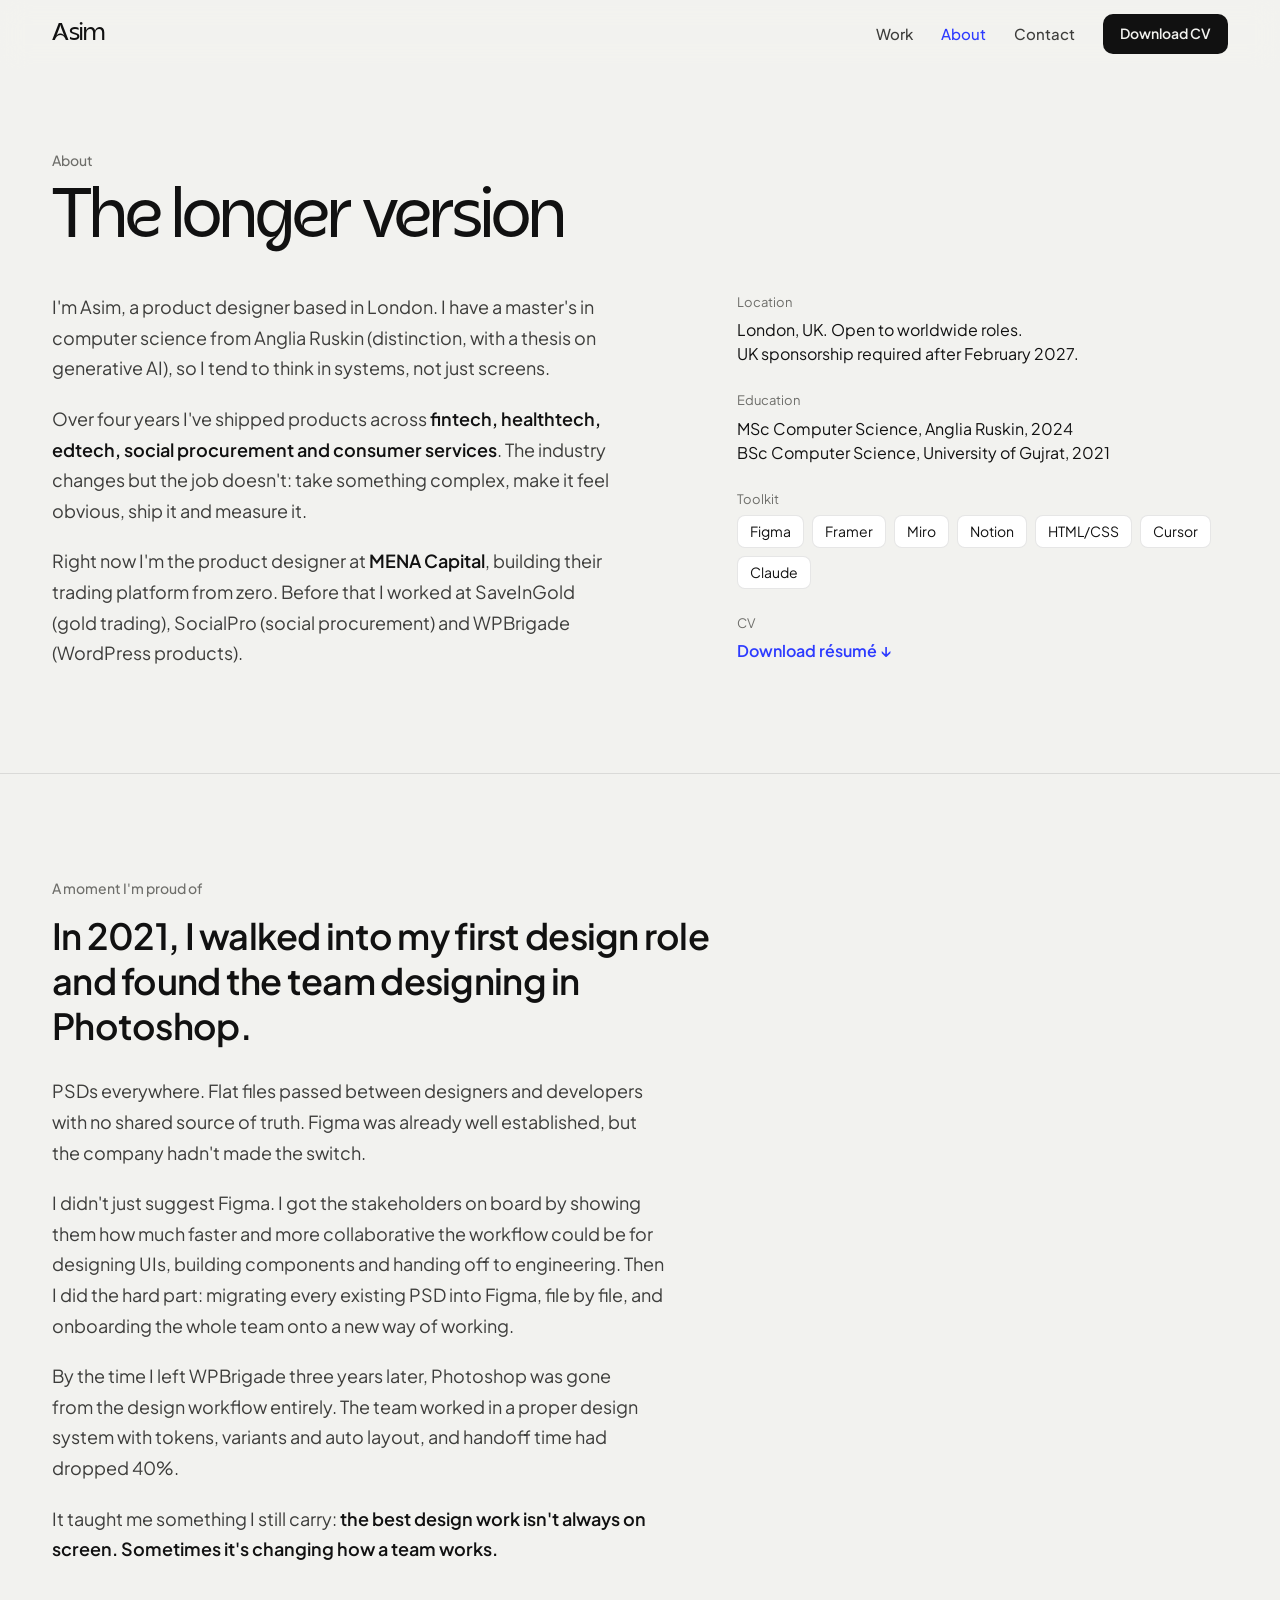
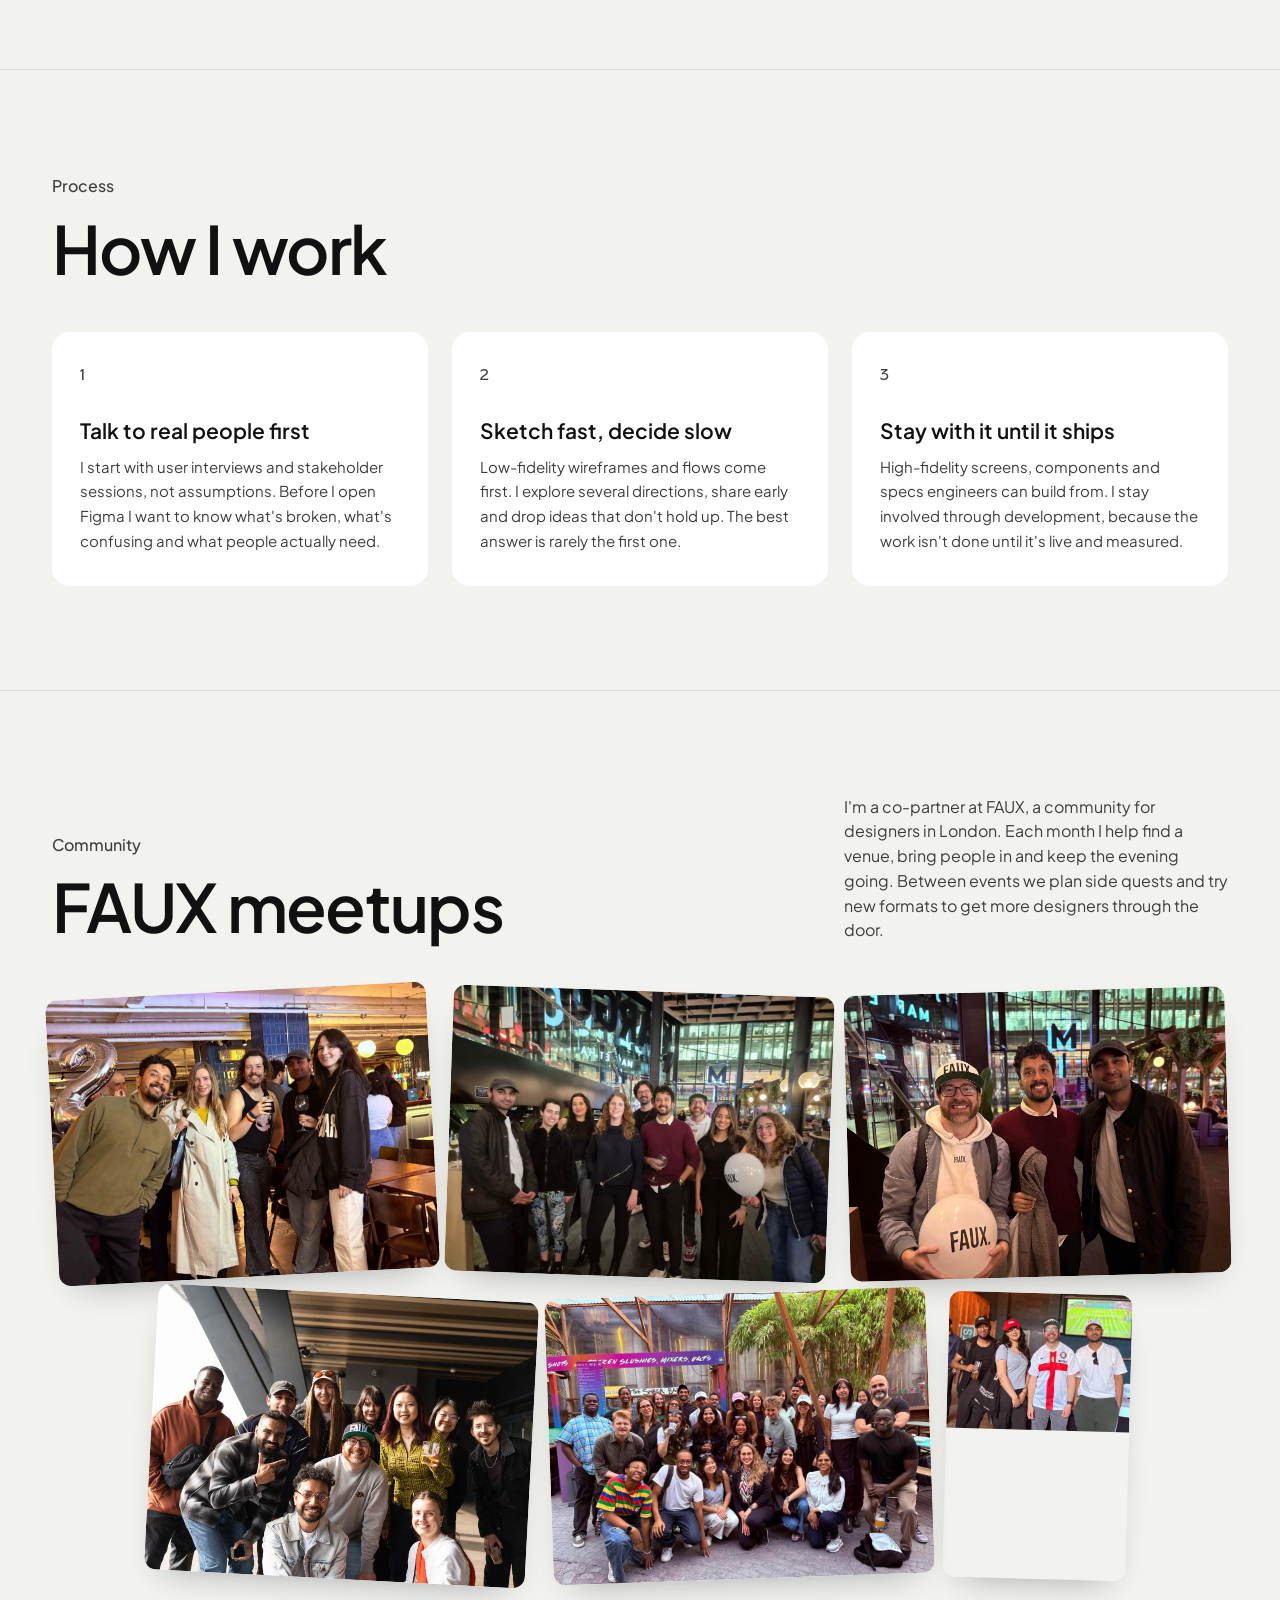
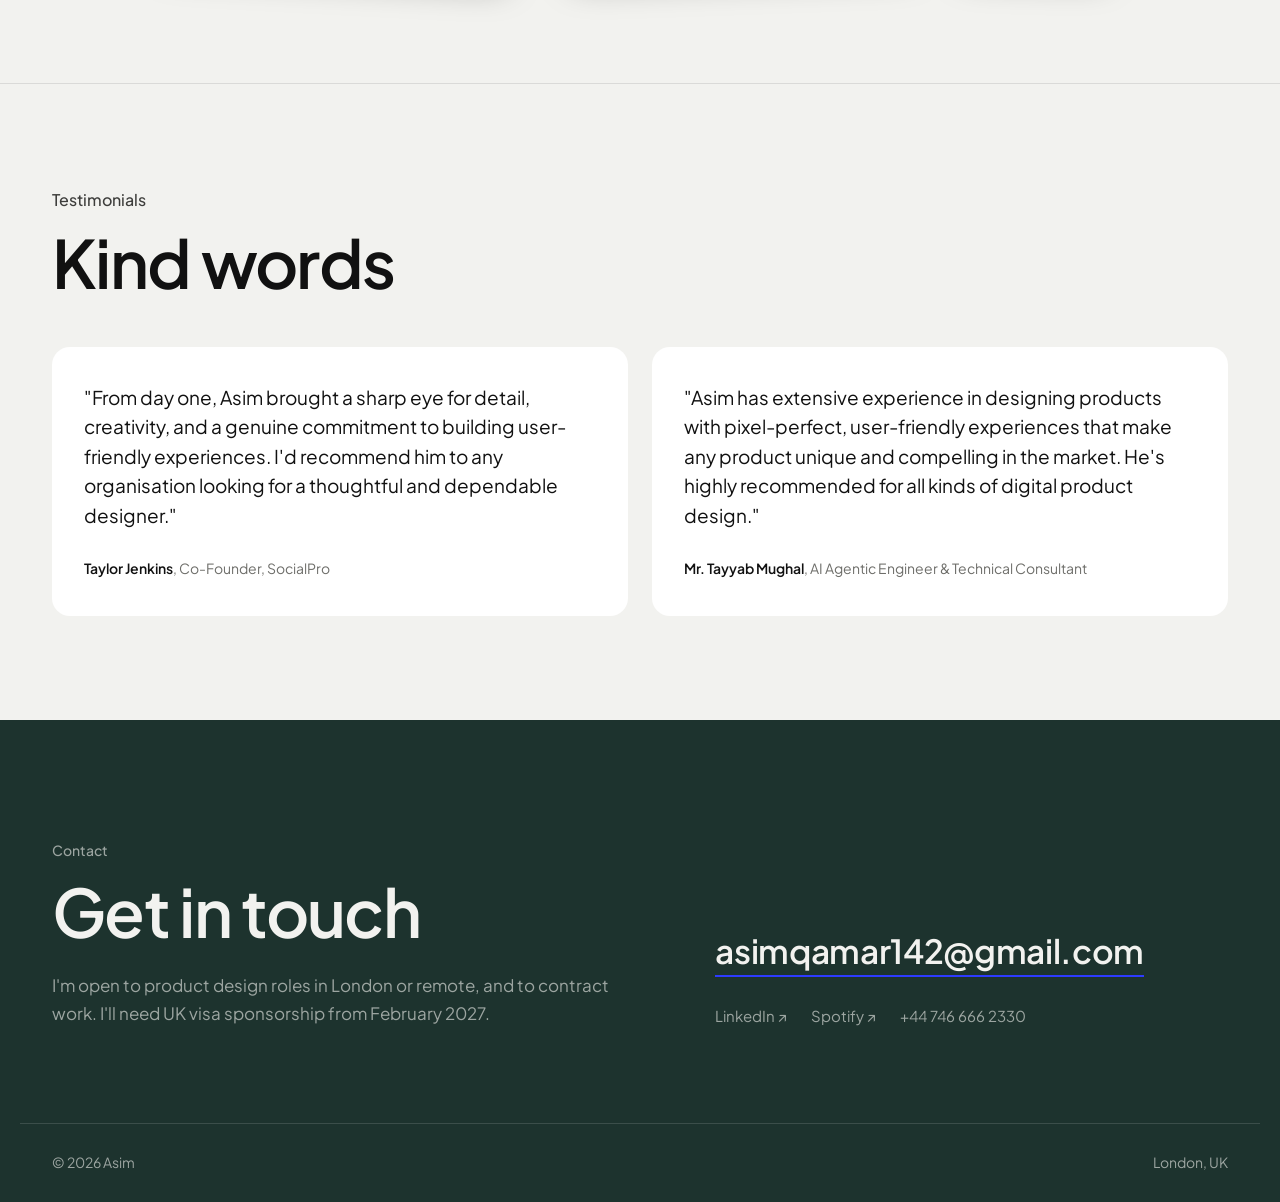
==== about.html @ 5a194e98 "Redesign portfolio: new homepage, About page and SaveInGold case study New hero and About page, shar" ====
<!DOCTYPE html>
<html lang="en">
<head>
<!-- Google tag (gtag.js) -->
<script async src="https://www.googletagmanager.com/gtag/js?id=G-JJ8R116C7H"></script>
<script>
  window.dataLayer = window.dataLayer || [];
  function gtag(){dataLayer.push(arguments);}
  gtag("js", new Date());
  gtag("config", "G-JJ8R116C7H");
</script>
<meta charset="UTF-8">
<meta name="viewport" content="width=device-width, initial-scale=1.0">
<title>About Asim</title>
<meta name="description" content="Product designer in London. Background, how I work, and the design community I help run.">
<meta property="og:title" content="About Asim">
<meta property="og:description" content="Product designer in London. Background, how I work, and the design community I help run.">
<meta property="og:type" content="website">
<meta property="og:url" content="https://masim.design/about">
<meta property="og:image" content="https://masim.design/images/og-image.png">
<meta name="twitter:card" content="summary_large_image">
<link rel="icon" type="image/png" href="images/favicon.png">
<link rel="preconnect" href="https://fonts.googleapis.com">
<link rel="preconnect" href="https://fonts.gstatic.com" crossorigin>
<link href="https://fonts.googleapis.com/css2?family=Plus+Jakarta+Sans:wght@400;500;600;700&display=swap" rel="stylesheet">
<link rel="stylesheet" href="site.css?v=11">
</head>
<body>

<nav class="top">
  <div class="wrap">
    <a href="/" class="logo">Asim</a>
    <div class="links">
      <a href="/#work">Work</a>
      <a href="about.html" aria-current="page">About</a>
      <a href="#contact">Contact</a>
      <a href="assets/Asim_CV.pdf" download class="btn btn-dark">Download CV</a>
    </div>
  </div>
</nav>

<main>
  <div class="wrap page-head">
    <p class="kicker">About</p>
    <h1 class="title">The longer version</h1>
  </div>

  <div class="wrap about-grid">
    <div class="prose reveal">
      <p>I'm Asim, a product designer based in London. I have a master's in computer science from Anglia Ruskin (distinction, with a thesis on generative AI), so I tend to think in systems, not just screens.</p>
      <p>Over four years I've shipped products across <strong>fintech, healthtech, edtech, social procurement and consumer services</strong>. The industry changes but the job doesn't: take something complex, make it feel obvious, ship it and measure it.</p>
      <p>Right now I'm the product designer at <strong>MENA Capital</strong>, building their trading platform from zero. Before that I worked at SaveInGold (gold trading), SocialPro (social procurement) and WPBrigade (WordPress products).</p>
    </div>
    <dl class="facts reveal">
      <div><dt>Location</dt><dd>London, UK. Open to worldwide roles.<br>UK sponsorship required after February 2027.</dd></div>
      <div><dt>Education</dt><dd>MSc Computer Science, Anglia Ruskin, 2024<br>BSc Computer Science, University of Gujrat, 2021</dd></div>
      <div>
        <dt>Toolkit</dt>
        <dd class="chips"><span>Figma</span><span>Framer</span><span>Miro</span><span>Notion</span><span>HTML/CSS</span><span>Cursor</span><span>Claude</span></dd>
      </div>
      <div><dt>CV</dt><dd><a href="assets/Asim_CV.pdf" download>Download résumé ↓</a></dd></div>
    </dl>
  </div>

  <section class="band">
    <div class="wrap">
      <div class="story">
        <p class="kicker reveal">A moment I'm proud of</p>
        <h2 class="reveal">In 2021, I walked into my first design role and found the team designing in Photoshop.</h2>
        <div class="prose reveal">
          <p>PSDs everywhere. Flat files passed between designers and developers with no shared source of truth. Figma was already well established, but the company hadn't made the switch.</p>
          <p>I didn't just suggest Figma. I got the stakeholders on board by showing them how much faster and more collaborative the workflow could be for designing UIs, building components and handing off to engineering. Then I did the hard part: migrating every existing PSD into Figma, file by file, and onboarding the whole team onto a new way of working.</p>
          <p>By the time I left WPBrigade three years later, Photoshop was gone from the design workflow entirely. The team worked in a proper design system with tokens, variants and auto layout, and handoff time had dropped 40%.</p>
          <p>It taught me something I still carry: <strong>the best design work isn't always on screen. Sometimes it's changing how a team works.</strong></p>
        </div>
      </div>
    </div>
  </section>

  <section class="band">
    <div class="wrap">
      <div class="section-head">
        <div>
          <p class="kicker reveal">Process</p>
          <h2 class="title reveal">How I work</h2>
        </div>
      </div>
      <div class="steps">
        <div class="step reveal">
          <p class="step-num">1</p>
          <h3>Talk to real people first</h3>
          <p>I start with user interviews and stakeholder sessions, not assumptions. Before I open Figma I want to know what's broken, what's confusing and what people actually need.</p>
        </div>
        <div class="step reveal">
          <p class="step-num">2</p>
          <h3>Sketch fast, decide slow</h3>
          <p>Low-fidelity wireframes and flows come first. I explore several directions, share early and drop ideas that don't hold up. The best answer is rarely the first one.</p>
        </div>
        <div class="step reveal">
          <p class="step-num">3</p>
          <h3>Stay with it until it ships</h3>
          <p>High-fidelity screens, components and specs engineers can build from. I stay involved through development, because the work isn't done until it's live and measured.</p>
        </div>
      </div>
    </div>
  </section>

  <section class="band" id="community">
    <div class="wrap">
      <div class="section-head">
        <div>
          <p class="kicker reveal">Community</p>
          <h2 class="title reveal">FAUX meetups</h2>
        </div>
        <p class="reveal">I'm a co-partner at FAUX, a community for designers in London. Each month I help find a venue, bring people in and keep the evening going. Between events we plan side quests and try new formats to get more designers through the door.</p>
      </div>
      <div class="collage reveal">
        <figure style="grid-area: a; transform: rotate(-3deg);"><img src="images/faux-1.jpg" alt="FAUX community meetup" loading="lazy"></figure>
        <figure style="grid-area: b; transform: rotate(2deg);"><img src="images/faux2.jpg" alt="FAUX community group photo" loading="lazy"></figure>
        <figure style="grid-area: c; transform: rotate(-1.5deg);"><img src="images/faux3.jpg" alt="FAUX members at an event" loading="lazy"></figure>
        <figure style="grid-area: d; transform: rotate(3deg);"><img src="images/faux7.jpg" alt="FAUX community dinner" loading="lazy"></figure>
        <figure style="grid-area: e; transform: rotate(-2deg);"><img src="images/faux5.jpg" alt="FAUX community event" loading="lazy"></figure>
        <figure style="grid-area: f; transform: rotate(1.5deg);"><img src="images/faux6.jpg" alt="FAUX community gathering" loading="lazy"></figure>
      </div>
    </div>
  </section>

  <section class="band">
    <div class="wrap">
      <div class="section-head">
        <div>
          <p class="kicker reveal">Testimonials</p>
          <h2 class="title reveal">Kind words</h2>
        </div>
      </div>
      <div class="quotes">
        <figure class="quote reveal">
          <blockquote>"From day one, Asim brought a sharp eye for detail, creativity, and a genuine commitment to building user-friendly experiences. I'd recommend him to any organisation looking for a thoughtful and dependable designer."</blockquote>
          <cite><strong>Taylor Jenkins</strong>, Co-Founder, SocialPro</cite>
        </figure>
        <figure class="quote reveal">
          <blockquote>"Asim has extensive experience in designing products with pixel-perfect, user-friendly experiences that make any product unique and compelling in the market. He's highly recommended for all kinds of digital product design."</blockquote>
          <cite><strong>Mr. Tayyab Mughal</strong>, AI Agentic Engineer &amp; Technical Consultant</cite>
        </figure>
      </div>
    </div>
  </section>
</main>

<section class="contact" id="contact">
  <div class="wrap contact-grid">
    <div>
      <p class="kicker reveal">Contact</p>
      <h2 class="title reveal">Get in touch</h2>
      <p class="contact-sub reveal">I'm open to product design roles in London or remote, and to contract work. I'll need UK visa sponsorship from February 2027.</p>
    </div>
    <div class="reveal">
      <a href="mailto:asimqamar142@gmail.com" class="contact-email">asimqamar142@gmail.com</a>
      <div class="contact-links">
        <a href="https://www.linkedin.com/in/asim-qamar-javed/">LinkedIn ↗</a>
        <a href="https://open.spotify.com/user/2jjrcnjixiwjhzdzpjf8iryct?si=A2sPSEwnTZGNGMY-ojyaQA">Spotify ↗</a>
        <a href="tel:+447466662330">+44 746 666 2330</a>
      </div>
    </div>
  </div>
</section>

<footer>
  <div class="wrap">
    <span>© 2026 Asim</span>
    <span>London, UK</span>
  </div>
</footer>

<script src="site.js?v=2"></script>
</body>
</html>
---- site.css ----
@font-face {
  font-family: 'Acorn';
  src: url('fonts/acorn-7.woff') format('woff');
  font-weight: 700;
  font-style: normal;
  font-display: swap;
}

:root {
  --bg: #F2F2EF;
  --surface: #FFFFFF;
  --ink: #111111;
  --ink-2: #3D3D3B;
  --muted: #6E6E6A;
  --line: rgba(17, 17, 17, 0.1);
  --accent: #2D3BFF;
  --accent-deep: #1B27C7;
  --dark: #111111;
  --on-dark: #F2F2EF;
  --on-dark-muted: rgba(242, 242, 239, 0.6);
  --display: 'Acorn', Georgia, serif;
  --sans: 'Plus Jakarta Sans', -apple-system, system-ui, sans-serif;
  --gutter: 32px;
  --max: 1240px;
  --content: 42rem;
  --measure: 65ch;
}

* { box-sizing: border-box; margin: 0; padding: 0; }
html { scroll-behavior: smooth; }
body {
  background: var(--bg);
  color: var(--ink);
  font-family: var(--sans);
  font-size: 17px;
  line-height: 1.55;
  -webkit-font-smoothing: antialiased;
  overflow-x: hidden;
}
a { color: inherit; text-decoration: none; }
img { max-width: 100%; display: block; }
::selection { background: var(--accent); color: #fff; }

.wrap { max-width: var(--max); margin: 0 auto; padding-inline: var(--gutter); }

/* NAV */
nav.top {
  position: fixed;
  top: 0; left: 0; right: 0;
  z-index: 100;
  background: rgba(242, 242, 239, 0.85);
  backdrop-filter: blur(14px);
  -webkit-backdrop-filter: blur(14px);
  border-bottom: 1px solid transparent;
  transition: border-color 0.3s ease;
}
nav.top.scrolled { border-bottom-color: var(--line); }
nav.top .wrap {
  display: flex;
  justify-content: space-between;
  align-items: center;
  height: 68px;
}
nav.top .logo {
  font-family: var(--display);
  font-size: 24px;
  letter-spacing: -0.02em;
  line-height: 1;
}
nav.top .links { display: flex; gap: 28px; align-items: center; font-size: 15px; font-weight: 500; }
nav.top .links a:not(.btn) { color: var(--ink-2); transition: color 0.2s ease; }
nav.top .links a:not(.btn):hover,
nav.top .links a[aria-current="page"] { color: var(--accent); }
@media (max-width: 760px) {
  nav.top .links a:not(.btn) { display: none; }
}

/* BUTTONS */
.btn {
  display: inline-flex;
  align-items: center;
  gap: 10px;
  height: 46px;
  padding: 0 20px;
  border-radius: 10px;
  font-size: 15px;
  font-weight: 600;
  border: 1px solid transparent;
  transition: background 0.2s ease, color 0.2s ease, border-color 0.2s ease, transform 0.2s ease;
  white-space: nowrap;
}
.btn .arrow { transition: transform 0.2s ease; }
.btn:hover .arrow { transform: translateX(3px); }
.btn-dark { background: var(--ink); color: var(--bg); }
.btn-dark:hover { background: var(--accent); }
.btn-ghost { border-color: var(--line); color: var(--ink); background: transparent; }
.btn-ghost:hover { border-color: var(--ink); }
nav.top .btn { height: 40px; padding: 0 16px; font-size: 14px; }

/* SECTION HEADINGS */
.kicker {
  font-size: 14px;
  font-weight: 500;
  color: var(--muted);
  margin-bottom: 14px;
}
.title {
  font-family: var(--display);
  font-size: clamp(40px, 5.2vw, 68px);
  line-height: 1;
  letter-spacing: -0.03em;
  font-weight: 700;
}
.section-head {
  display: flex;
  justify-content: space-between;
  align-items: flex-end;
  gap: 32px;
  margin-bottom: 48px;
}
.section-head p { max-width: 380px; color: var(--ink-2); font-size: 16px; }
@media (max-width: 760px) {
  .section-head { flex-direction: column; align-items: flex-start; gap: 16px; }
}

/* HERO */
.hero {
  min-height: min(100vh, 960px);
  padding-block: 120px 72px;
  display: grid;
  grid-template-columns: minmax(0, 1fr) minmax(0, 1.05fr);
  gap: 56px;
  align-items: center;
}
.hero-name {
  font-family: var(--display);
  font-size: clamp(56px, 7.6vw, 116px);
  line-height: 0.95;
  letter-spacing: -0.035em;
  font-weight: 700;
}
.hero-intro {
  margin-top: 28px;
  font-size: clamp(18px, 1.5vw, 21px);
  line-height: 1.5;
  color: var(--ink-2);
  max-width: var(--measure);
}
.hero-facts {
  margin-top: 40px;
  padding-top: 28px;
  border-top: 1px solid var(--line);
  display: grid;
  grid-template-columns: repeat(2, minmax(0, 1fr));
  gap: 22px 32px;
  max-width: 560px;
}
.hero-facts dt { font-size: 13px; color: var(--muted); margin-bottom: 4px; }
.hero-facts dd { font-size: 15px; line-height: 1.45; }
.hero-actions { margin-top: 40px; display: flex; gap: 12px; flex-wrap: wrap; }

.hero-copy > * { animation: rise 0.8s cubic-bezier(0.2, 0.8, 0.2, 1) backwards; }
.hero-copy > :nth-child(2) { animation-delay: 0.08s; }
.hero-copy > :nth-child(3) { animation-delay: 0.16s; }
.hero-copy > :nth-child(4) { animation-delay: 0.24s; }

/* fanned case-study cards */
.hero-stack {
  position: relative;
  width: 100%;
  max-width: 640px;
  aspect-ratio: 1 / 1.14;
  justify-self: end;
}
.stack-card {
  position: absolute;
  width: 72%;
  background: var(--surface);
  border-radius: 18px;
  padding: 10px;
  box-shadow: 0 1px 0 rgba(17,17,17,0.04), 0 30px 60px -24px rgba(17, 17, 17, 0.35);
  transform: rotate(var(--r));
  transition: transform 0.5s cubic-bezier(0.2, 0.8, 0.2, 1), box-shadow 0.5s ease;
  animation: deal 1s cubic-bezier(0.2, 0.8, 0.2, 1) backwards;
}
.stack-card img {
  width: 100%;
  aspect-ratio: 16 / 10;
  object-fit: cover;
  border-radius: 11px;
  background: var(--dark);
}
.stack-cap { padding: 14px 8px 6px; }
.stack-card .card-company { font-size: 13px; color: var(--muted); }
.stack-card .card-title { font-size: 17px; font-weight: 600; line-height: 1.3; margin-top: 2px; }
.stack-card .card-metric { color: var(--accent); font-weight: 700; }
.stack-back { top: 0; right: 0; --r: 7deg; z-index: 1; animation-delay: 0.25s; }
.stack-front { bottom: 0; left: 0; --r: -6deg; z-index: 2; animation-delay: 0.4s; }
.hero-stack:hover .stack-back { transform: rotate(10deg) translate(18px, -14px); }
.hero-stack:hover .stack-front { transform: rotate(-8deg) translate(-18px, 14px); }
.hero-stack .stack-card:hover {
  transform: rotate(0deg) scale(1.02);
  z-index: 3;
  box-shadow: 0 1px 0 rgba(17,17,17,0.04), 0 40px 80px -28px rgba(17, 17, 17, 0.45);
}

@keyframes rise { from { opacity: 0; transform: translateY(18px); } }
@keyframes deal { from { opacity: 0; transform: translateY(80px) rotate(0deg); } }

@media (max-width: 960px) {
  .hero { grid-template-columns: 1fr; min-height: 0; padding-block: 120px 64px; gap: 64px; }
  .hero-stack { justify-self: center; }
}
@media (max-width: 520px) {
  .hero-facts { grid-template-columns: 1fr; }
  .stack-card { width: 84%; padding: 8px; }
  .stack-card .card-title { font-size: 15px; }
}

/* CASE STUDIES */
section.work { padding-block: 112px; }
.work-grid { display: grid; grid-template-columns: repeat(2, minmax(0, 1fr)); gap: 24px; }
.case {
  background: var(--surface);
  border-radius: 20px;
  padding: 10px;
  display: flex;
  flex-direction: column;
  transition: transform 0.4s cubic-bezier(0.2, 0.8, 0.2, 1), box-shadow 0.4s ease;
}
.case:hover { transform: translateY(-4px); box-shadow: 0 30px 60px -30px rgba(17, 17, 17, 0.3); }
.case-media { border-radius: 13px; overflow: hidden; background: var(--dark); }
.case-media img {
  width: 100%;
  aspect-ratio: 16 / 10;
  object-fit: cover;
  transition: transform 0.6s cubic-bezier(0.2, 0.8, 0.2, 1);
}
.case:hover .case-media img { transform: scale(1.03); }
.case-body { padding: 22px 14px 14px; display: flex; flex-direction: column; flex: 1; }
.case-top { display: flex; justify-content: space-between; gap: 16px; font-size: 14px; color: var(--muted); }
.case-metric { color: var(--accent); font-weight: 600; text-align: right; }
.case-title {
  font-size: clamp(21px, 2vw, 26px);
  font-weight: 600;
  line-height: 1.25;
  letter-spacing: -0.015em;
  margin-top: 10px;
}
.case-hook { font-size: 15px; color: var(--ink-2); line-height: 1.6; margin-top: 10px; flex: 1; }
.case-foot {
  display: flex;
  justify-content: space-between;
  align-items: center;
  margin-top: 22px;
  padding-top: 16px;
  border-top: 1px solid var(--line);
  font-size: 13px;
  color: var(--muted);
}
.case-foot .go { font-size: 14px; font-weight: 600; color: var(--ink); transition: color 0.2s ease; }
.case:hover .case-foot .go { color: var(--accent); }

.case--feature { grid-column: 1 / -1; display: grid; grid-template-columns: 1.35fr 1fr; gap: 10px; }
.case--feature .case-body { padding: 28px 28px 18px; justify-content: center; }
.case--feature .case-title { font-size: clamp(26px, 2.6vw, 34px); }
.case--feature .case-media img { height: 100%; }

@media (max-width: 900px) {
  .work-grid { grid-template-columns: 1fr; }
  .case--feature { grid-template-columns: 1fr; }
  .case--feature .case-body { padding: 22px 14px 14px; }
}

/* VISUAL WORK MARQUEE */
section.showcase { padding-block: 40px 112px; overflow: hidden; }
.text-link { font-size: 15px; font-weight: 600; border-bottom: 1.5px solid currentColor; padding-bottom: 2px; transition: color 0.2s ease; white-space: nowrap; }
.text-link:hover { color: var(--accent); }
.showcase-track-wrap {
  overflow: hidden;
  mask-image: linear-gradient(90deg, transparent, #000 4%, #000 96%, transparent);
  -webkit-mask-image: linear-gradient(90deg, transparent, #000 4%, #000 96%, transparent);
}
.showcase-track { display: flex; gap: 20px; width: max-content; animation: slide 40s linear infinite; }
.showcase-track:hover { animation-play-state: paused; }
.showcase-card { flex-shrink: 0; width: 400px; border-radius: 14px; overflow: hidden; background: var(--dark); }
.showcase-card img { width: 100%; aspect-ratio: 4 / 3; object-fit: cover; }
@keyframes slide { to { transform: translateX(-50%); } }
@media (max-width: 760px) { .showcase-card { width: 290px; } }

/* CONTACT + FOOTER */
section.contact { background: var(--dark); color: var(--on-dark); padding-block: 120px 96px; }
section.contact .kicker { color: var(--on-dark-muted); }
.contact-grid { display: grid; grid-template-columns: 1.2fr 1fr; gap: 48px; align-items: end; }
.contact-sub { color: var(--on-dark-muted); font-size: 17px; margin-top: 24px; max-width: var(--measure); line-height: 1.65; }
.contact-email {
  font-size: clamp(22px, 2.6vw, 34px);
  font-weight: 600;
  letter-spacing: -0.01em;
  border-bottom: 2px solid var(--accent);
  padding-bottom: 4px;
  transition: color 0.2s ease;
  word-break: break-all;
}
.contact-email:hover { color: #8F98FF; }
.contact-links { display: flex; gap: 24px; flex-wrap: wrap; margin-top: 28px; font-size: 15px; color: var(--on-dark-muted); }
.contact-links a:hover { color: var(--on-dark); }
footer { background: var(--dark); color: var(--on-dark-muted); font-size: 14px; }
footer .wrap {
  display: flex;
  justify-content: space-between;
  gap: 16px;
  padding-block: 28px;
  border-top: 1px solid rgba(242, 242, 239, 0.12);
}
@media (max-width: 760px) {
  .contact-grid { grid-template-columns: 1fr; }
}

/* ABOUT PAGE */
.page-head { padding-block: 150px 40px; }
.about-grid { display: grid; grid-template-columns: 1.25fr 1fr; gap: 72px; padding-bottom: 104px; }
.prose { max-width: var(--measure); }
.prose p { font-size: 18px; line-height: 1.7; color: var(--ink-2); overflow-wrap: break-word; text-wrap: pretty; }
.prose p + p { margin-top: 20px; }
.prose strong { color: var(--ink); font-weight: 600; }
.facts { display: flex; flex-direction: column; gap: 24px; }
.facts dt { font-size: 13px; color: var(--muted); margin-bottom: 6px; }
.facts dd { font-size: 16px; line-height: 1.5; }
.facts dd a { color: var(--accent); font-weight: 600; }
.chips { display: flex; flex-wrap: wrap; gap: 8px; }
.chips span { font-size: 14px; padding: 5px 12px; border-radius: 8px; background: var(--surface); border: 1px solid var(--line); }

.band { padding-block: 104px; border-top: 1px solid var(--line); }
.story { max-width: var(--content); }
.story h2 { font-size: clamp(26px, 3vw, 36px); font-weight: 600; line-height: 1.25; letter-spacing: -0.02em; margin-bottom: 28px; }

.steps { display: grid; grid-template-columns: repeat(3, minmax(0, 1fr)); gap: 24px; }
.step { background: var(--surface); border-radius: 18px; padding: 32px 28px; }
.step-num { font-family: var(--display); font-size: 40px; color: var(--accent); line-height: 1; margin-bottom: 28px; }
.step h3 { font-size: 21px; font-weight: 600; line-height: 1.3; margin-bottom: 10px; }
.step p { font-size: 15px; color: var(--ink-2); line-height: 1.65; }

.collage {
  display: grid;
  grid-template-columns: repeat(12, 1fr);
  grid-template-areas:
    "a a a a b b b b c c c c"
    ". d d d d e e e e f f .";
  gap: 16px;
  margin-top: 48px;
}
.collage figure { border-radius: 12px; overflow: hidden; box-shadow: 0 16px 36px -20px rgba(17,17,17,0.4); transition: transform 0.4s ease; }
.collage figure:hover { transform: rotate(0deg) scale(1.03) !important; position: relative; z-index: 2; }
.collage img { width: 100%; aspect-ratio: 4 / 3; object-fit: cover; }

.quotes { display: grid; grid-template-columns: repeat(2, minmax(0, 1fr)); gap: 24px; }
.quote { background: var(--surface); border-radius: 18px; padding: 36px 32px; display: flex; flex-direction: column; justify-content: space-between; gap: 28px; }
.quote blockquote { font-size: 19px; line-height: 1.55; }
.quote cite { font-style: normal; font-size: 14px; color: var(--muted); }
.quote cite strong { color: var(--ink); font-weight: 600; }

@media (max-width: 900px) {
  .about-grid, .steps, .quotes { grid-template-columns: 1fr; gap: 40px; }
  .steps, .quotes { gap: 20px; }
  .collage { grid-template-columns: 1fr 1fr; grid-template-areas: "a b" "c d" "e f"; }
}

/* GALLERY PAGE */
.masonry { columns: 3; column-gap: 20px; padding-bottom: 112px; }
.masonry figure { break-inside: avoid; margin-bottom: 20px; border-radius: 14px; overflow: hidden; background: var(--surface); padding: 8px; }
.masonry img { border-radius: 9px; width: 100%; }
.masonry figcaption { display: flex; justify-content: space-between; gap: 12px; padding: 12px 6px 4px; font-size: 14px; }
.masonry figcaption span { color: var(--muted); }
@media (max-width: 900px) { .masonry { columns: 2; } }
@media (max-width: 560px) { .masonry { columns: 1; } }

/* SCROLL REVEAL */
.reveal { opacity: 0; transform: translateY(20px); transition: opacity 0.7s ease, transform 0.7s ease; }
.reveal.visible { opacity: 1; transform: none; }

@media (prefers-reduced-motion: reduce) {
  *, *::before, *::after { animation: none !important; transition: none !important; }
  .reveal { opacity: 1; transform: none; }
  html { scroll-behavior: auto; }
}

/* HOME HERO: green band */
.hero-band { --green: #1D332E; --on-green: #F5F1E8; --on-green-muted: rgba(245, 241, 232, 0.68); background: var(--green); color: var(--on-green); }
.hero-band .hero-name { color: var(--on-green); }
.hero-band .hero-intro { color: var(--on-green-muted); }
.hero-band .hero-facts { border-top-color: rgba(245, 241, 232, 0.16); }
.hero-band .hero-facts dt { color: var(--on-green-muted); }
.hero-band .hero-facts dd { color: var(--on-green); }
.hero-band .btn-dark { background: var(--on-green); color: var(--green); }
.hero-band .btn-dark:hover { background: #fff; }
.hero-band .btn-ghost { border-color: rgba(245, 241, 232, 0.3); color: var(--on-green); }
.hero-band .btn-ghost:hover { border-color: var(--on-green); }
body.home nav.top { transition: background 0.3s ease, border-color 0.3s ease; }
body.home nav.top:not(.scrolled) { background: #1D332E; }
body.home nav.top:not(.scrolled) .logo { color: #F5F1E8; }
body.home nav.top:not(.scrolled) .links a:not(.btn) { color: rgba(245, 241, 232, 0.75); }
body.home nav.top:not(.scrolled) .links a:not(.btn):hover { color: #F5F1E8; }
body.home nav.top:not(.scrolled) .btn-dark { background: #F5F1E8; color: #1D332E; }
.hero-band .stack-card { color: var(--ink); }

/* HOME TESTIMONIALS */
section.testimonials { padding-block: 24px 112px; }
.quotes--three { grid-template-columns: repeat(3, minmax(0, 1fr)); }
.quotes--three .quote blockquote { font-size: 17px; }
@media (max-width: 900px) { .quotes--three { grid-template-columns: 1fr; } }

/* READABILITY: keep running text near 65 characters */
.prose p, .quote blockquote, .case-hook, .hero-intro, .contact-sub { max-width: 34em; }
.story { max-width: 680px; }
.section-head p { max-width: 24em; }

.case-media video { display: block; width: 100%; height: 100%; aspect-ratio: 16 / 10; object-fit: cover; }

/* DARK SECTIONS: green */
section.contact, footer { background: #1D332E; }
footer .wrap { border-top-color: rgba(242, 242, 239, 0.14); }

/* SECTION HEADINGS: Plus Jakarta Sans (Acorn stays on logo, hero and footer) */
h2.title { font-family: var(--sans); font-weight: 600; letter-spacing: -0.025em; line-height: 1.08; }
.stack-card video { display: block; width: 100%; aspect-ratio: 16 / 10; object-fit: cover; border-radius: 11px; background: var(--dark); }
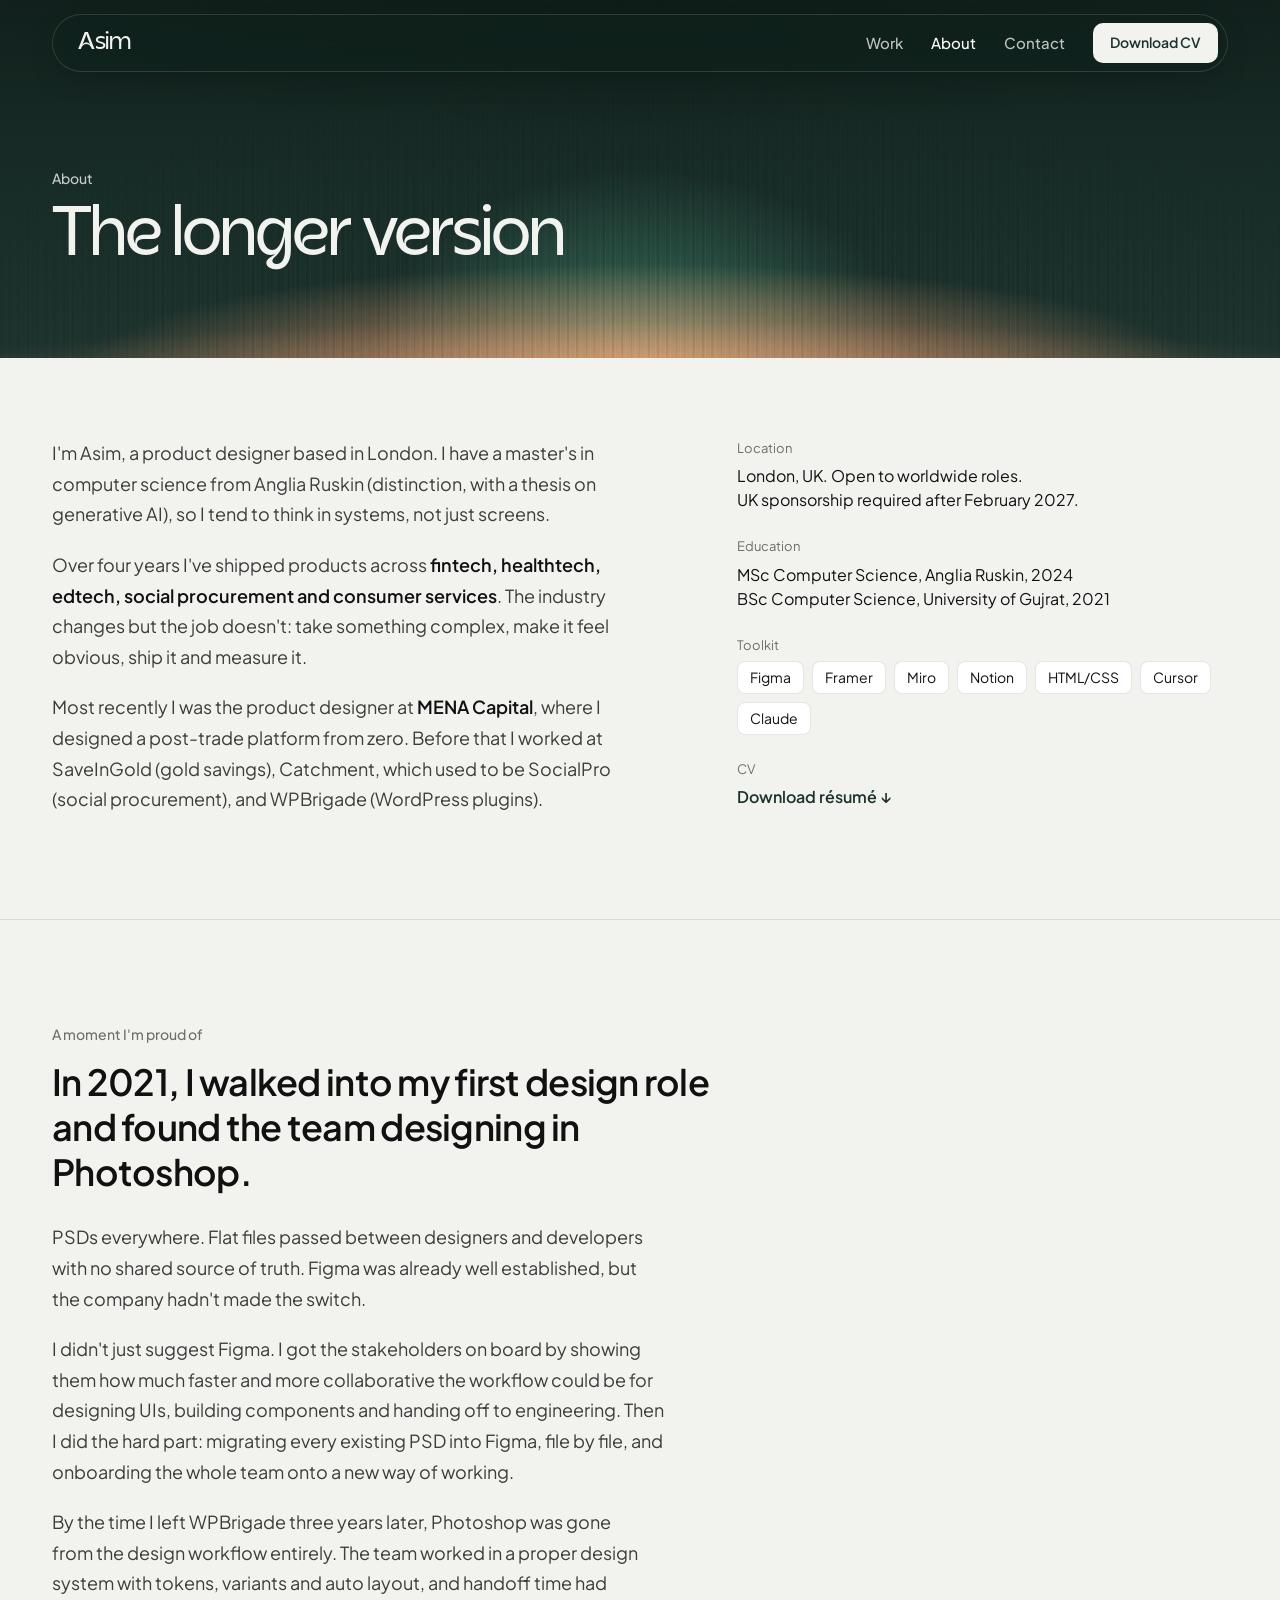
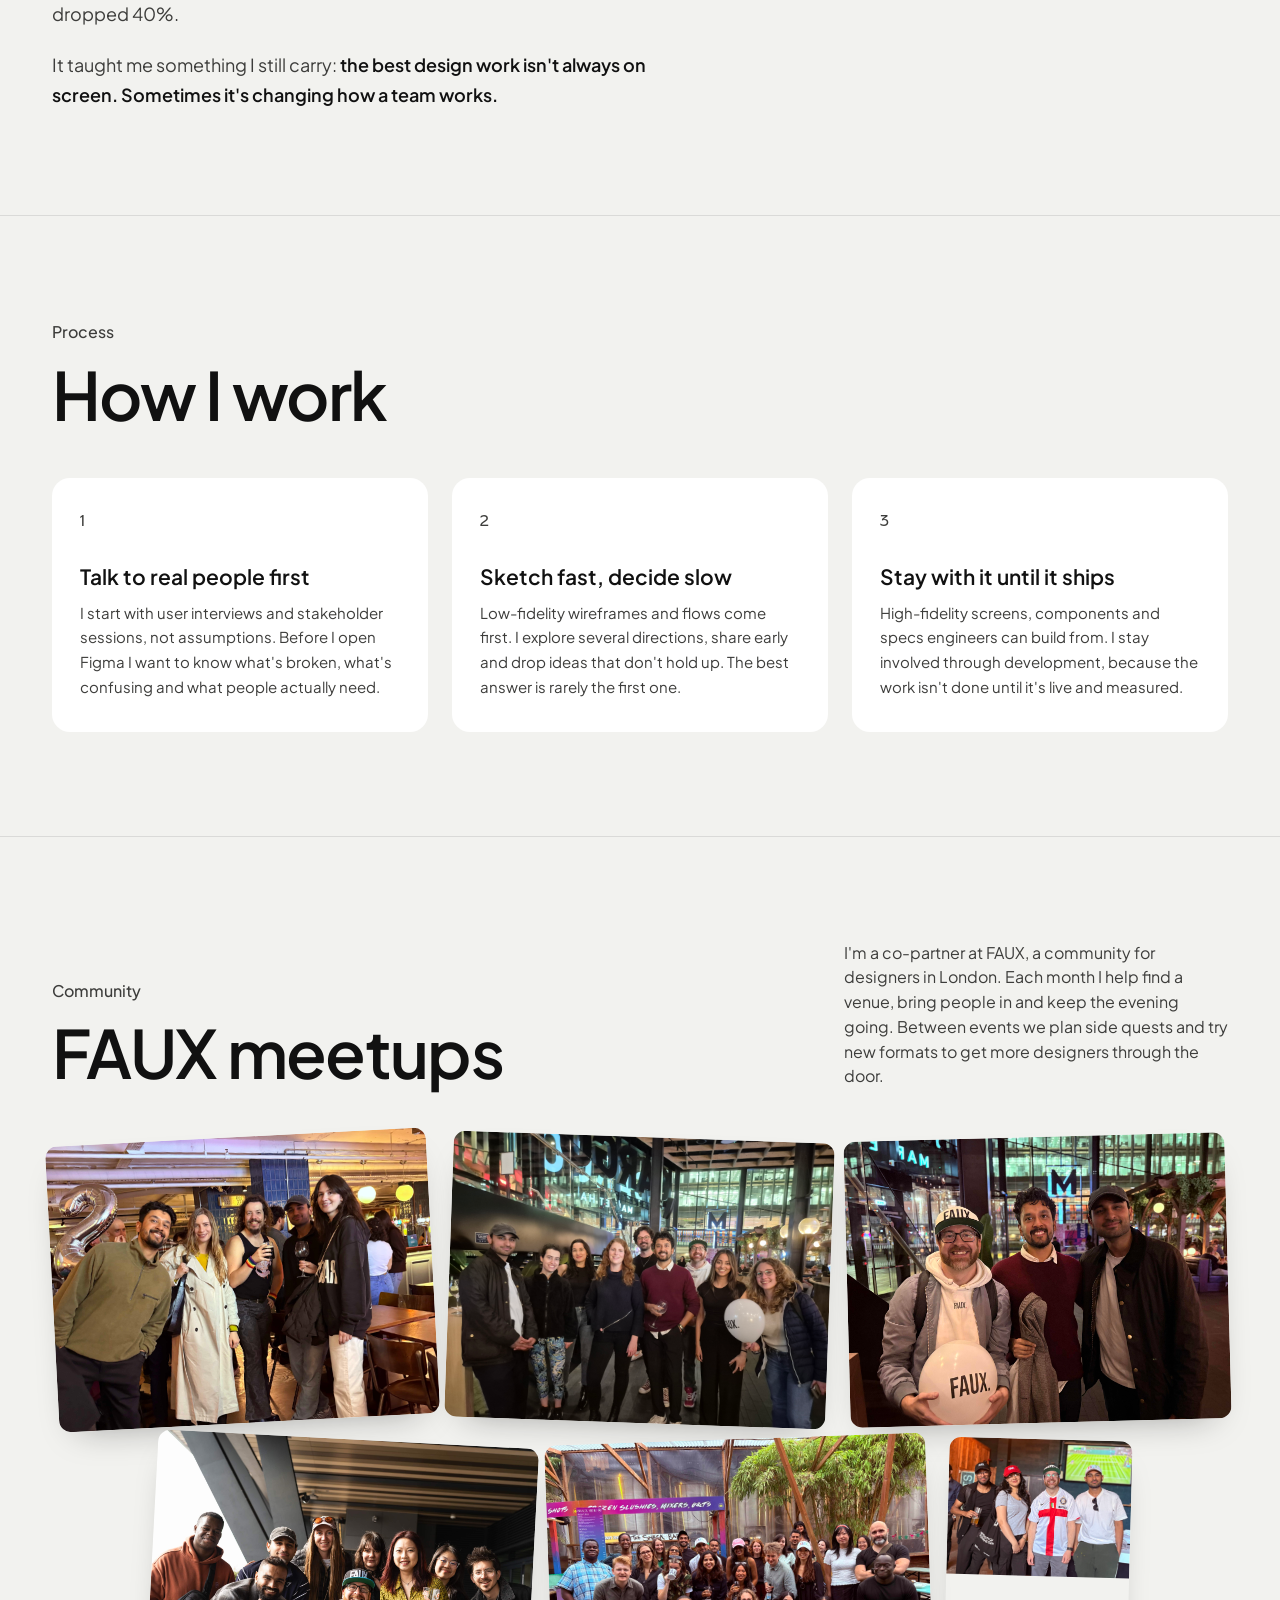
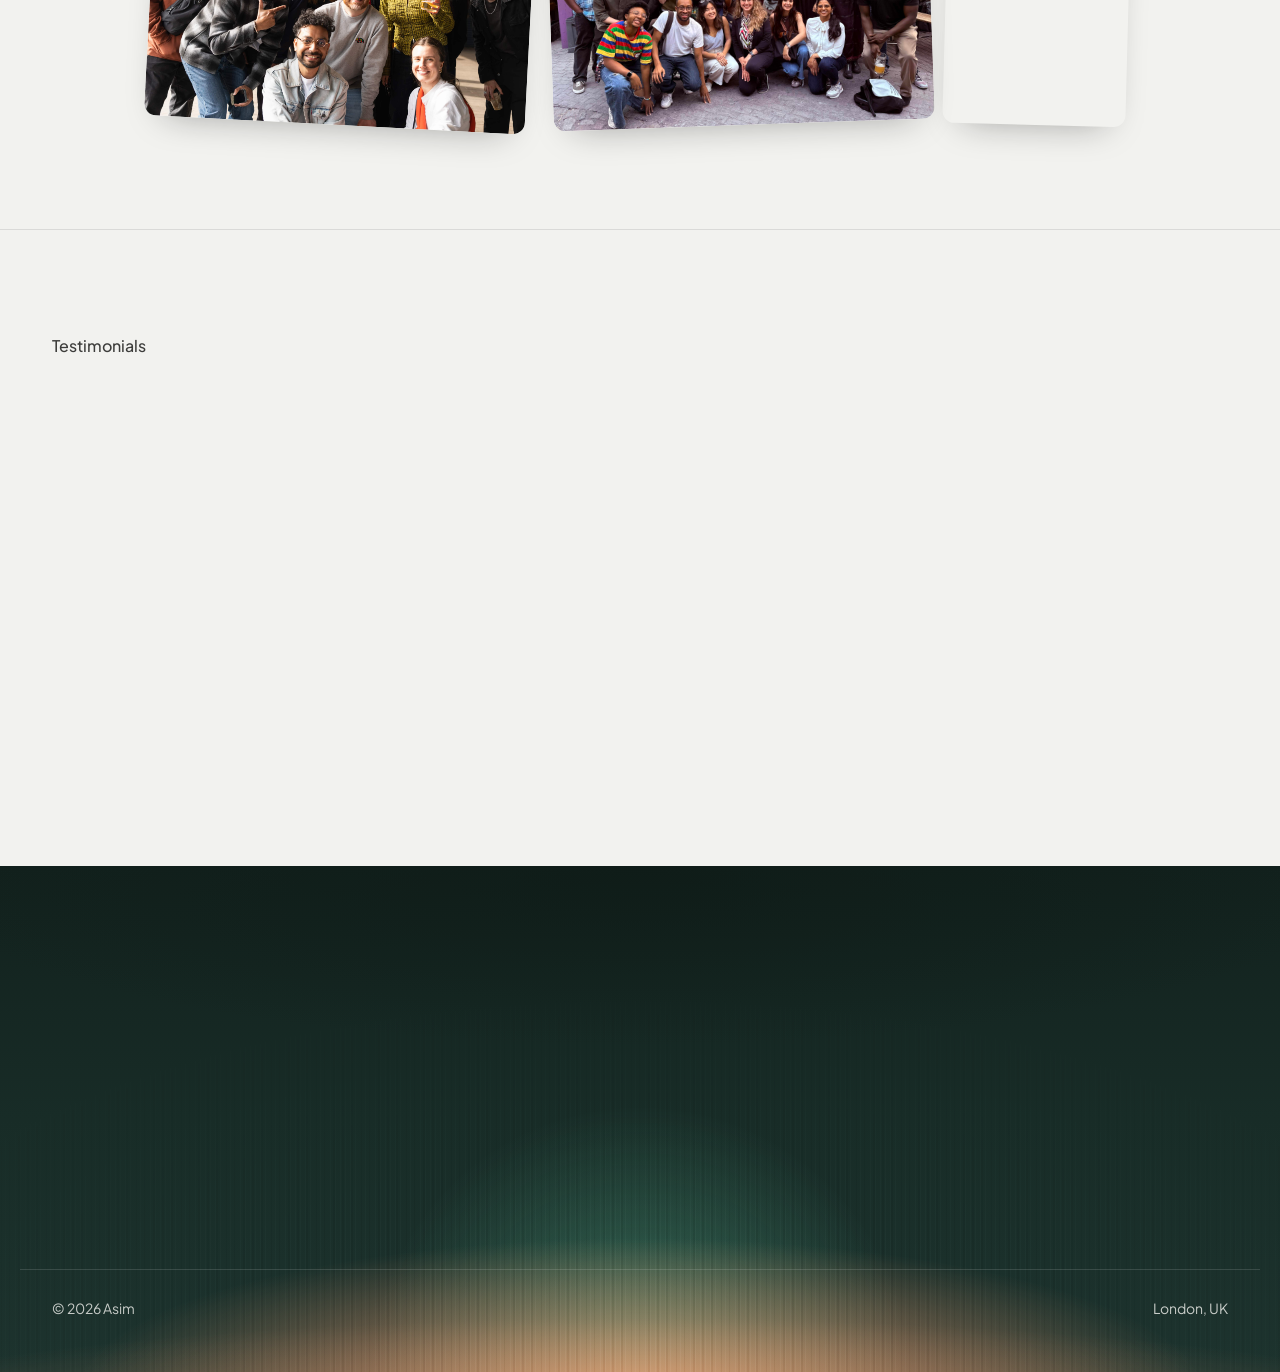
==== commit f2525cc6: "New AI hero, pill nav, peach accents and updated CV Homepage hero with pop-up case study cards and p" ====
--- a/about.html
+++ b/about.html
@@ -23,7 +23,7 @@
 <link rel="preconnect" href="https://fonts.googleapis.com">
 <link rel="preconnect" href="https://fonts.gstatic.com" crossorigin>
 <link href="https://fonts.googleapis.com/css2?family=Plus+Jakarta+Sans:wght@400;500;600;700&display=swap" rel="stylesheet">
-<link rel="stylesheet" href="site.css?v=11">
+<link rel="stylesheet" href="site.css?v=24">
 </head>
 <body>
 
@@ -40,16 +40,18 @@
 </nav>
 
 <main>
-  <div class="wrap page-head">
-    <p class="kicker">About</p>
-    <h1 class="title">The longer version</h1>
+  <div class="page-band">
+    <div class="wrap page-head">
+      <p class="kicker">About</p>
+      <h1 class="title">The longer version</h1>
+    </div>
   </div>
 
   <div class="wrap about-grid">
     <div class="prose reveal">
       <p>I'm Asim, a product designer based in London. I have a master's in computer science from Anglia Ruskin (distinction, with a thesis on generative AI), so I tend to think in systems, not just screens.</p>
       <p>Over four years I've shipped products across <strong>fintech, healthtech, edtech, social procurement and consumer services</strong>. The industry changes but the job doesn't: take something complex, make it feel obvious, ship it and measure it.</p>
-      <p>Right now I'm the product designer at <strong>MENA Capital</strong>, building their trading platform from zero. Before that I worked at SaveInGold (gold trading), SocialPro (social procurement) and WPBrigade (WordPress products).</p>
+      <p>Most recently I was the product designer at <strong>MENA Capital</strong>, where I designed a post-trade platform from zero. Before that I worked at SaveInGold (gold savings), Catchment, which used to be SocialPro (social procurement), and WPBrigade (WordPress plugins).</p>
     </div>
     <dl class="facts reveal">
       <div><dt>Location</dt><dd>London, UK. Open to worldwide roles.<br>UK sponsorship required after February 2027.</dd></div>
@@ -147,6 +149,7 @@
   </section>
 </main>
 
+<div class="site-end">
 <section class="contact" id="contact">
   <div class="wrap contact-grid">
     <div>
@@ -171,6 +174,7 @@
     <span>London, UK</span>
   </div>
 </footer>
+</div>
 
 <script src="site.js?v=2"></script>
 </body>
--- a/site.css
+++ b/site.css
@@ -13,8 +13,8 @@
   --ink-2: #3D3D3B;
   --muted: #6E6E6A;
   --line: rgba(17, 17, 17, 0.1);
-  --accent: #2D3BFF;
-  --accent-deep: #1B27C7;
+  --accent: #1D332E;
+  --accent-deep: #12211D;
   --dark: #111111;
   --on-dark: #F2F2EF;
   --on-dark-muted: rgba(242, 242, 239, 0.6);
@@ -297,12 +297,12 @@
   font-size: clamp(22px, 2.6vw, 34px);
   font-weight: 600;
   letter-spacing: -0.01em;
-  border-bottom: 2px solid var(--accent);
+  border-bottom: 2px solid #6EE6B4;
   padding-bottom: 4px;
   transition: color 0.2s ease;
   word-break: break-all;
 }
-.contact-email:hover { color: #8F98FF; }
+.contact-email:hover { color: #6EE6B4; }
 .contact-links { display: flex; gap: 24px; flex-wrap: wrap; margin-top: 28px; font-size: 15px; color: var(--on-dark-muted); }
 .contact-links a:hover { color: var(--on-dark); }
 footer { background: var(--dark); color: var(--on-dark-muted); font-size: 14px; }
@@ -424,3 +424,167 @@
 /* SECTION HEADINGS: Plus Jakarta Sans (Acorn stays on logo, hero and footer) */
 h2.title { font-family: var(--sans); font-weight: 600; letter-spacing: -0.025em; line-height: 1.08; }
 .stack-card video { display: block; width: 100%; aspect-ratio: 16 / 10; object-fit: cover; border-radius: 11px; background: var(--dark); }
+
+/* ===== HOME HERO: light beam, case study tray, pop-up preview ===== */
+.hx {
+  --acc: 110, 230, 180;
+  --base: 255, 168, 120;
+  --hx-cream: #F2F2EF;
+  --hx-muted: rgba(242, 242, 239, 0.62);
+  --hx-out: cubic-bezier(0.22, 1, 0.36, 1);
+  --hx-spring: cubic-bezier(0.34, 1.4, 0.5, 1);
+  position: relative; height: 100vh; height: 100svh; min-height: 660px; overflow: hidden; isolation: isolate;
+  display: flex; flex-direction: column; padding-top: 68px;
+  color: var(--hx-cream);
+  background: linear-gradient(to bottom, #12211D 0%, #182C27 40%, #1D332E 100%);
+}
+body.home nav.top:not(.scrolled) { background: transparent; backdrop-filter: none; -webkit-backdrop-filter: none; }
+
+.hx-bg { position: absolute; inset: 0; z-index: -1; pointer-events: none; overflow: hidden; }
+.hx-bg > * { position: absolute; }
+.hx-haze { left: 50%; bottom: 0; width: 130%; height: 100%; transform: translateX(-50%);
+  background: radial-gradient(42% 78% at 50% 100%, rgba(var(--acc), 0.85), rgba(var(--acc), 0.45) 40%, rgba(var(--acc), 0.1) 70%, rgba(var(--acc), 0) 90%);
+  filter: blur(30px); }
+.hx-beam { left: 50%; top: 0; bottom: 0; width: 34vw; transform: translateX(-50%);
+  background:
+    radial-gradient(18% 70% at 50% 80%, rgba(242, 242, 239, 0.95), rgba(242, 242, 239, 0) 70%),
+    radial-gradient(45% 95% at 50% 100%, rgba(var(--acc), 0.95), rgba(var(--acc), 0.35) 55%, rgba(var(--acc), 0) 85%);
+  filter: blur(18px); mix-blend-mode: screen; animation: hx-breathe 6s ease-in-out infinite alternate; }
+@keyframes hx-breathe { from { opacity: 0.8; transform: translateX(-50%) scaleX(0.92); } to { opacity: 1; transform: translateX(-50%) scaleX(1.06); } }
+/* peach base: a wide band of warm light sitting on the bottom edge of the screen, behind the thumbnails */
+.hx-floor { left: -15%; right: -15%; bottom: -26%; height: 52%; border-radius: 50%;
+  background: radial-gradient(50% 50% at 50% 50%, rgba(var(--base), 1), rgba(var(--base), 0.9) 40%, rgba(var(--base), 0.45) 65%, rgba(var(--base), 0) 85%);
+  filter: blur(46px); animation: hx-floor 12s ease-in-out infinite alternate; }
+@keyframes hx-floor { to { transform: translateY(-2%) scaleX(1.05); } }
+.hx-floor-wide { left: -30%; right: -30%; bottom: -22%; height: 44%; border-radius: 50%;
+  background: radial-gradient(50% 50% at 50% 50%, rgba(var(--base), 0.85), rgba(var(--base), 0.4) 55%, rgba(var(--base), 0) 80%);
+  filter: blur(50px); }
+@keyframes hx-floor { to { transform: translateY(-3%) scaleX(1.05); } }
+.hx-lines-dark { inset: 0;
+  background: repeating-linear-gradient(90deg, rgba(4, 12, 10, 0.22) 0 2px, rgba(4, 12, 10, 0) 2px 9px);
+  -webkit-mask-image: linear-gradient(to bottom, rgba(0,0,0,0.9), rgba(0,0,0,0.3));
+          mask-image: linear-gradient(to bottom, rgba(0,0,0,0.9), rgba(0,0,0,0.3)); }
+.hx-lines { inset: 0;
+  background:
+    repeating-linear-gradient(90deg, rgba(255,255,255,0.16) 0 1px, rgba(255,255,255,0) 1px 5px),
+    repeating-linear-gradient(90deg, rgba(255,255,255,0) 0 11px, rgba(255,255,255,0.12) 11px 13px, rgba(255,255,255,0) 13px 23px);
+  -webkit-mask-image: radial-gradient(38% 95% at 50% 100%, #000 0%, rgba(0,0,0,0.55) 45%, rgba(0,0,0,0.08) 80%, transparent 100%);
+          mask-image: radial-gradient(38% 95% at 50% 100%, #000 0%, rgba(0,0,0,0.55) 45%, rgba(0,0,0,0.08) 80%, transparent 100%);
+  mix-blend-mode: soft-light; }
+.hx-vignette { inset: 0; background: radial-gradient(90% 60% at 50% 0%, rgba(14, 26, 22, 0.75), rgba(14, 26, 22, 0) 62%); }
+
+.hx-stage { position: relative; flex: 1; display: grid; place-items: center; padding: 32px var(--gutter) 0; }
+.hx-copy { position: relative; text-align: center; max-width: 760px; transition: opacity .7s var(--hx-out), filter .7s var(--hx-out), transform .9s var(--hx-out); }
+.hx-kicker { display: inline-flex; align-items: center; gap: 8px; font-size: 14px; font-weight: 500; color: rgba(242, 242, 239, 0.82); margin-bottom: 22px; }
+.hx-kicker::before { content: ""; width: 7px; height: 7px; border-radius: 50%; background: rgb(var(--acc)); box-shadow: 0 0 0 4px rgba(var(--acc), 0.18); animation: hx-pulse 2.4s ease-in-out infinite; }
+@keyframes hx-pulse { 50% { box-shadow: 0 0 0 7px rgba(var(--acc), 0); } }
+.hx-copy::before { content: ""; position: absolute; inset: -40px -80px; z-index: -1; pointer-events: none; background: radial-gradient(closest-side, rgba(14, 26, 22, 0.55), rgba(14, 26, 22, 0)); }
+.hx-title { font-family: var(--display); font-weight: 700; font-size: clamp(42px, 5.8vw, 84px); line-height: 0.98; letter-spacing: -0.03em; }
+.hx-title span { color: rgb(var(--acc)); }
+.hx-intro { margin: 24px auto 0; max-width: 34em; font-size: 18px; font-weight: 500; line-height: 1.6; color: #F2F2EF; text-shadow: 0 1px 2px rgba(10, 20, 17, 0.6), 0 0 24px rgba(10, 20, 17, 0.9); }
+
+
+.hx-stats { position: absolute; inset: 0; pointer-events: none; display: flex; justify-content: space-between; align-items: center; width: calc(min(var(--max), 100%) - 2 * var(--gutter)); margin: 0 auto; transition: opacity .7s var(--hx-out); }
+.hx-stats ul { list-style: none; display: grid; gap: 30px; margin: 0; padding: 0; }
+.hx-stats .right { text-align: right; }
+.hx-stats b { display: block; font-family: var(--display); font-weight: 700; font-size: 34px; letter-spacing: -0.02em; line-height: 1; }
+.hx-stats span { display: block; margin-top: 6px; font-size: 14px; color: rgba(242, 242, 239, 0.78); }
+.hx.is-previewing .hx-copy { opacity: 0.12; filter: blur(8px); transform: scale(0.97); }
+.hx.is-previewing .hx-stats { opacity: 0.15; }
+
+.hx-tray { position: relative; z-index: 3; flex: none; height: clamp(150px, 24vh, 240px); align-items: start; width: calc(min(var(--max), 100%) - 2 * var(--gutter)); margin: 20px auto 0; display: grid; grid-template-columns: repeat(3, 1fr); gap: 16px; }
+.hx-card { position: relative; display: block; transform: translateY(12px); transition: transform .7s var(--hx-out); outline: none; }
+.hx-label { display: flex; align-items: center; gap: 8px; font-size: 14px; font-weight: 500; margin: 0 4px 10px; color: var(--hx-cream); }
+.hx-label::before { content: ""; width: 6px; height: 6px; border-radius: 50%; background: rgb(var(--acc)); }
+.hx-label em { font-style: normal; margin-left: auto; color: rgba(242, 242, 239, 0.78); font-weight: 400; }
+.hx-media { position: relative; aspect-ratio: 16 / 10; padding: 8px; border-radius: 20px 20px 0 0; background: rgba(242, 242, 239, 0.1); border: 1px solid rgba(242, 242, 239, 0.18); border-bottom: 0; backdrop-filter: blur(16px); -webkit-backdrop-filter: blur(16px); box-shadow: 0 -10px 40px rgba(18, 33, 29, 0.25); transition: opacity .6s, box-shadow .4s; }
+.hx-media img { display: block; width: 100%; height: 100%; object-fit: cover; object-position: top center; border-radius: 13px 13px 0 0; }
+.hx-card:hover, .hx-card:focus-visible { transform: translateY(-6px); }
+.hx-card:focus-visible .hx-media { box-shadow: 0 0 0 2px rgb(var(--acc)); }
+.hx-card.is-active .hx-media { opacity: 0.35; }
+
+.hx-pop { position: absolute; z-index: 4; left: 50%; top: calc(50% + 24px);
+  width: min(780px, 100% - 32px, (100svh - 300px) * 1.25);
+  transform: translate(-50%, -50%); transform-origin: 0 0;
+  border-radius: 24px; padding: 10px;
+  background: rgba(18, 33, 29, 0.55); border: 1px solid rgba(242, 242, 239, 0.22);
+  backdrop-filter: blur(20px); -webkit-backdrop-filter: blur(20px);
+  box-shadow: 0 40px 90px -20px rgba(6, 14, 12, 0.7);
+  opacity: 0; pointer-events: none; will-change: transform; color: var(--hx-cream); }
+.hx-pop.is-open { opacity: 1; pointer-events: auto; }
+.hx-pop-media { position: relative; aspect-ratio: 16 / 10; border-radius: 16px; overflow: hidden; background: #12211D; }
+.hx-pop-media img { position: absolute; inset: 0; width: 100%; height: 100%; object-fit: cover; object-position: top center; transition: transform 6s linear; }
+.hx-pop.is-open .hx-pop-media img { transform: scale(1.04); }
+.hx-shine { position: absolute; inset: 0; background: linear-gradient(105deg, rgba(255,255,255,0) 35%, rgba(255,255,255,0.22) 50%, rgba(255,255,255,0) 65%); transform: translateX(-120%); pointer-events: none; }
+.hx-pop.is-open .hx-shine { animation: hx-shine 1.6s .4s var(--hx-out) forwards; }
+@keyframes hx-shine { to { transform: translateX(120%); } }
+.hx-pop-bar { display: flex; align-items: center; gap: 18px; padding: 16px 10px 8px; }
+.hx-pop-bar > div { flex: 1; min-width: 0; opacity: 0; transform: translateY(8px); }
+.hx-pop.is-open .hx-pop-bar > div { opacity: 1; transform: none; transition: opacity .6s .45s, transform .8s .45s var(--hx-out); }
+.hx-pop-meta { font-size: 14px; color: rgba(242, 242, 239, 0.78); }
+.hx-pop-meta b { color: rgb(var(--acc)); font-weight: 600; }
+.hx-pop-title { margin-top: 4px; font-size: 20px; font-weight: 600; letter-spacing: -0.015em; }
+.hx-pop-go { flex: none; padding: 12px 18px; border-radius: 999px; background: var(--hx-cream); color: #1D332E; font-size: 14px; font-weight: 600; opacity: 0; transform: scale(0.9); }
+.hx-pop.is-open .hx-pop-go { opacity: 1; transform: none; transition: opacity .5s .6s, transform .8s .6s var(--hx-out); }
+
+@media (max-width: 960px) {
+  .hx-stats { display: none; }
+  .hx-tray { grid-template-columns: repeat(3, 78%); overflow-x: auto; scroll-snap-type: x mandatory; scrollbar-width: none; width: 100%; padding-inline: var(--gutter); }
+  .hx-tray::-webkit-scrollbar { display: none; }
+  .hx-card { scroll-snap-align: center; }
+}
+@media (prefers-reduced-motion: reduce) {
+  .hx *, .hx *::before, .hx *::after { animation: none !important; transition: none !important; }
+}
+
+.hx-haze { opacity: 0.75; }
+
+/* ===== PILL NAV: floating, see-through, blurred, edges on the content grid ===== */
+nav.top, body.home nav.top:not(.scrolled) { background: transparent; border-bottom: 0; backdrop-filter: none; -webkit-backdrop-filter: none; padding-top: 14px; pointer-events: none; }
+nav.top .wrap {
+  pointer-events: auto;
+  height: 58px;
+  width: calc(min(var(--max), 100%) - 2 * var(--gutter));
+  max-width: none;
+  padding: 0 9px;
+  border-radius: 999px;
+  background: rgba(18, 33, 29, 0.55);
+  border: 1px solid rgba(242, 242, 239, 0.14);
+  backdrop-filter: blur(18px) saturate(1.3);
+  -webkit-backdrop-filter: blur(18px) saturate(1.3);
+  box-shadow: 0 10px 30px -14px rgba(6, 14, 12, 0.5);
+}
+nav.top .logo { color: #F2F2EF; padding-left: 16px; }
+nav.top .links a:not(.btn) { color: rgba(242, 242, 239, 0.78); }
+nav.top .links a:not(.btn):hover, nav.top .links a[aria-current="page"] { color: #fff; }
+nav.top .btn-dark { background: #F2F2EF; color: #1D332E; }
+nav.top .btn-dark:hover { background: #fff; color: #1D332E; }
+@media (max-width: 760px) { :root { --gutter: 20px; } }
+
+/* ===== HERO CHILDREN: page heads and the contact + footer block share the hero's light ===== */
+.page-band, .site-end { position: relative; overflow: hidden; isolation: isolate; color: #F2F2EF; background: linear-gradient(to bottom, #12211D 0%, #182C27 50%, #1D332E 100%); }
+.page-band::before, .site-end::before {
+  content: ""; position: absolute; inset: 0; z-index: -1; pointer-events: none;
+  background:
+    radial-gradient(55% 38% at 50% 104%, rgba(255, 168, 120, 0.75), rgba(255, 168, 120, 0.25) 55%, rgba(255, 168, 120, 0) 80%),
+    radial-gradient(90% 30% at 50% 112%, rgba(255, 168, 120, 0.45), rgba(255, 168, 120, 0) 75%),
+    radial-gradient(28% 70% at 50% 100%, rgba(110, 230, 180, 0.35), rgba(110, 230, 180, 0) 75%),
+    radial-gradient(90% 55% at 50% 0%, rgba(14, 26, 22, 0.7), rgba(14, 26, 22, 0) 65%);
+}
+.page-band::after, .site-end::after {
+  content: ""; position: absolute; inset: 0; z-index: -1; pointer-events: none;
+  background:
+    repeating-linear-gradient(90deg, rgba(255,255,255,0.14) 0 1px, rgba(255,255,255,0) 1px 5px),
+    repeating-linear-gradient(90deg, rgba(4, 12, 10, 0.18) 0 2px, rgba(4, 12, 10, 0) 2px 9px);
+  -webkit-mask-image: radial-gradient(70% 80% at 50% 100%, #000 0%, rgba(0,0,0,0.45) 50%, rgba(0,0,0,0.12) 85%, transparent 100%);
+          mask-image: radial-gradient(70% 80% at 50% 100%, #000 0%, rgba(0,0,0,0.45) 50%, rgba(0,0,0,0.12) 85%, transparent 100%);
+  mix-blend-mode: soft-light;
+}
+.site-end section.contact, .site-end footer { background: transparent; }
+.site-end section.contact .kicker, .page-band .kicker { color: rgba(242, 242, 239, 0.82); }
+.site-end .contact-sub { color: rgba(242, 242, 239, 0.86); }
+.site-end .contact-links { color: rgba(242, 242, 239, 0.86); }
+.site-end footer { color: rgba(242, 242, 239, 0.8); padding-bottom: 24px; }
+.page-band .page-head { padding-block: 168px 88px; }
+.page-band .section-head p { color: rgba(242, 242, 239, 0.86); }
+.page-band + main, .page-band + .wrap { padding-top: 80px; }
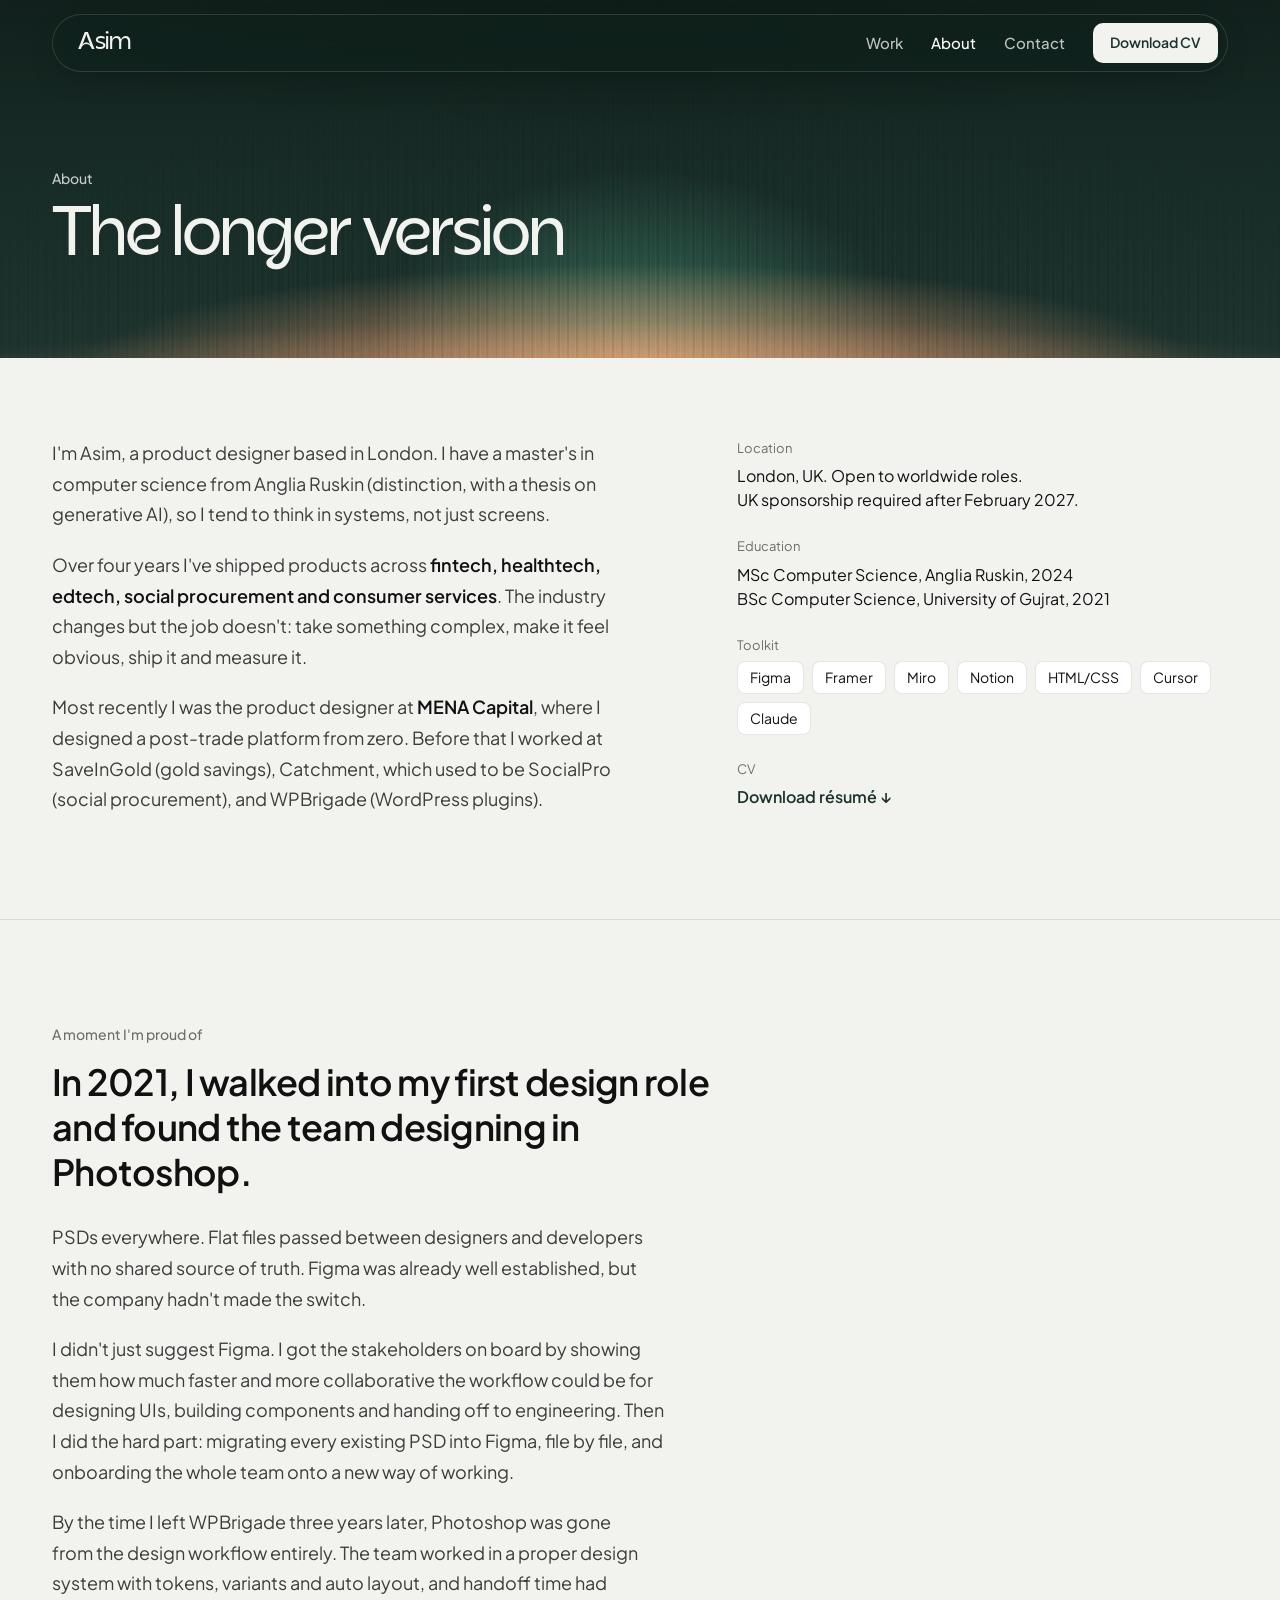
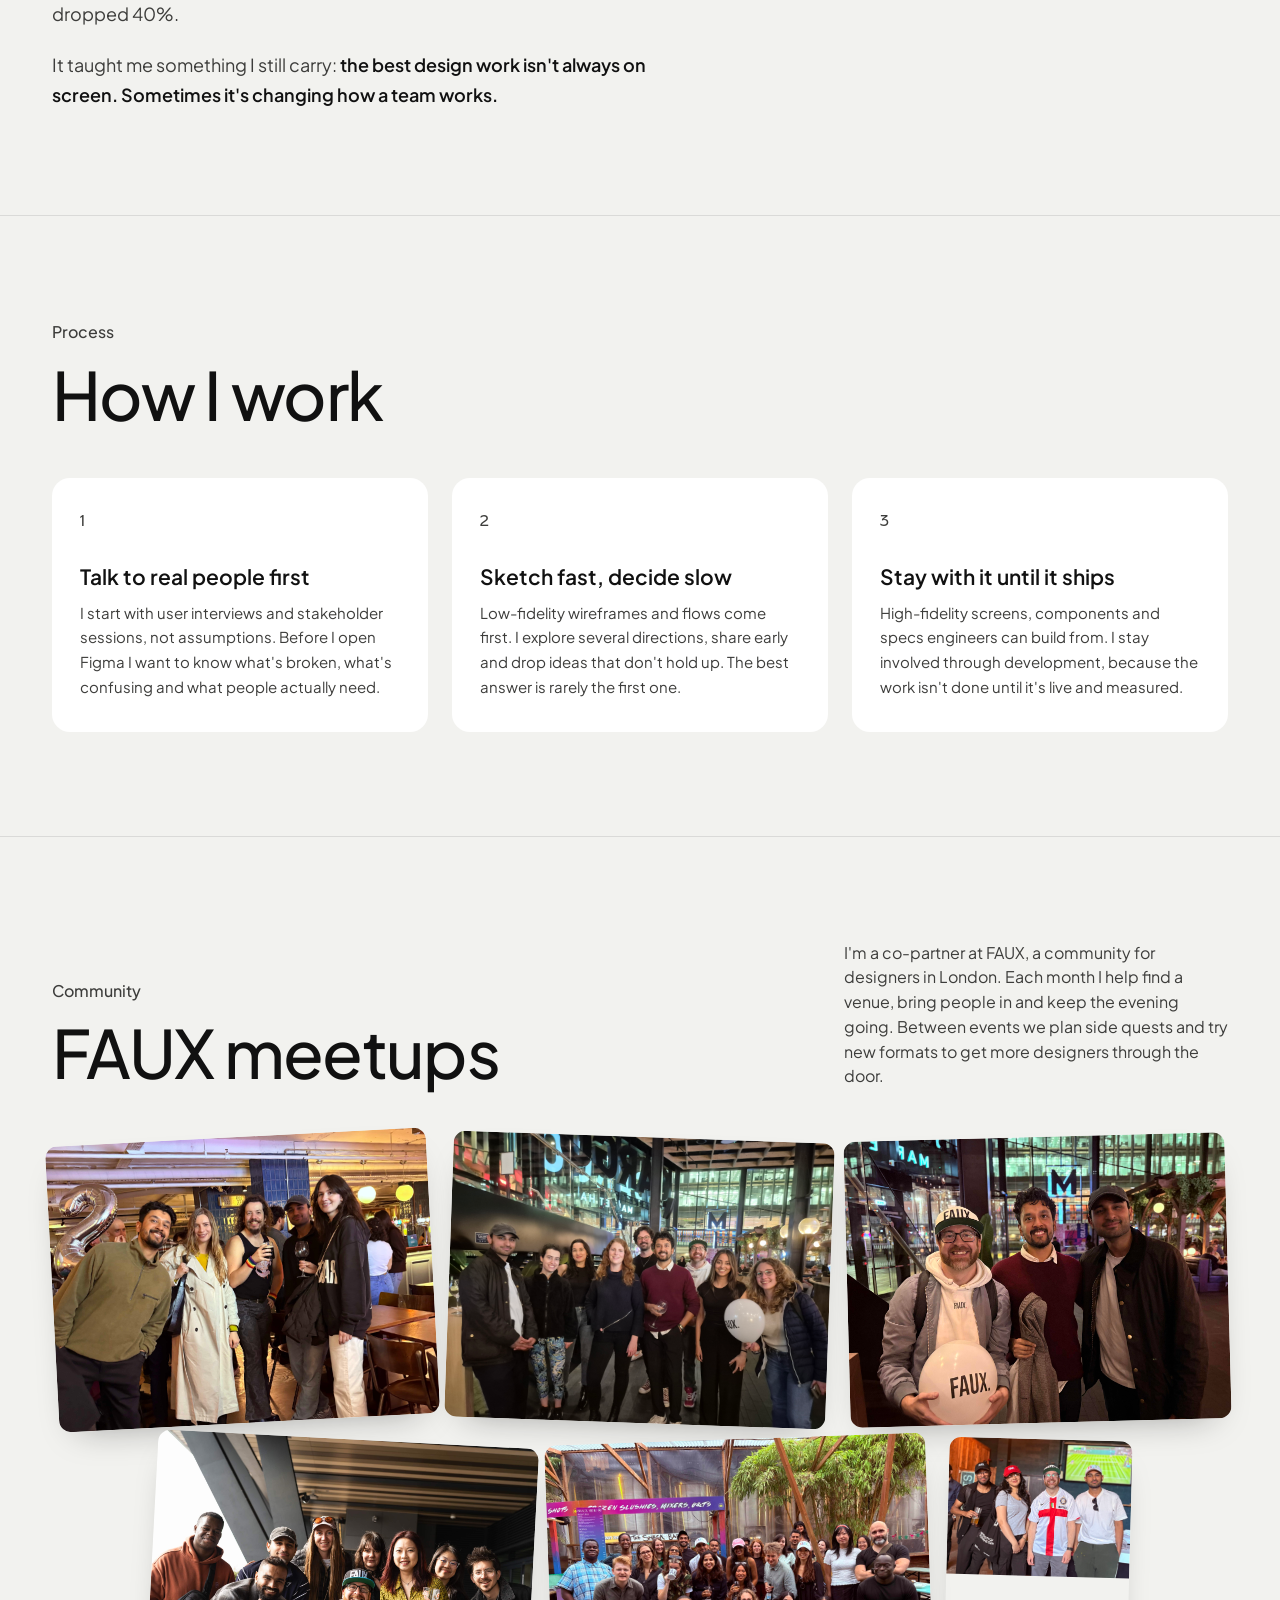
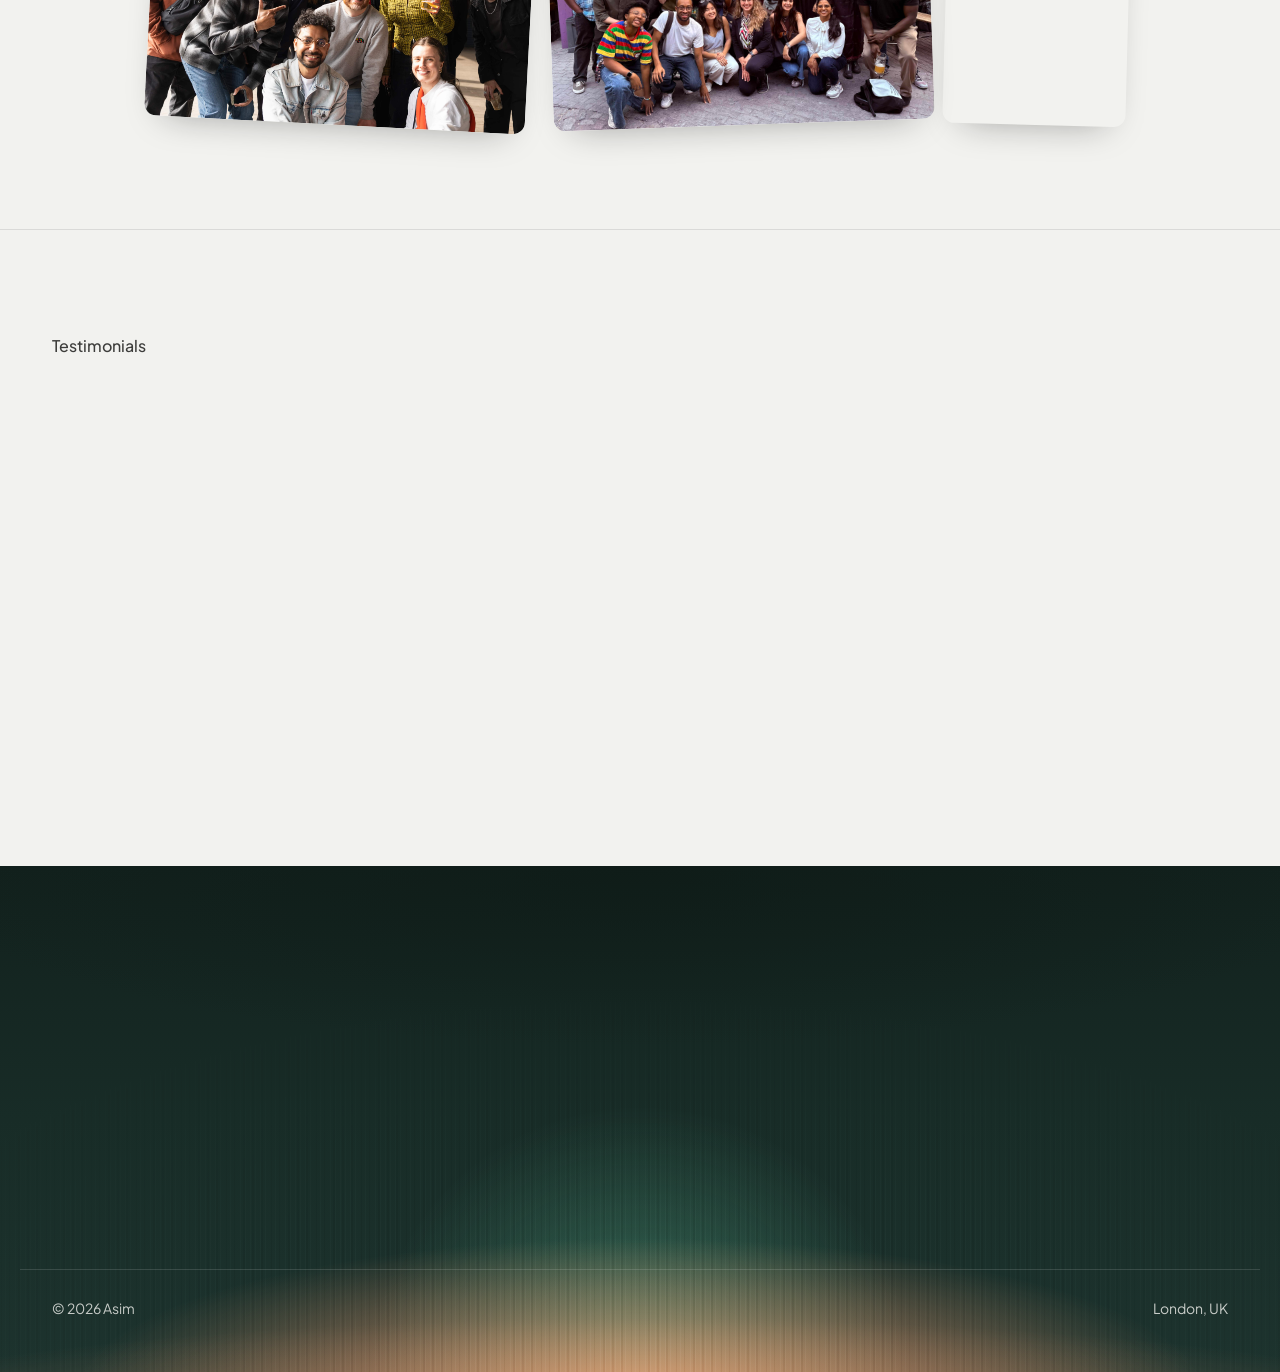
==== commit 1ddab71a: "New hero headline in Plus Jakarta Sans Co-Authored-By: Claude Opus 5.5 <noreply@anthropic.com>" ====
--- a/about.html
+++ b/about.html
@@ -23,7 +23,7 @@
 <link rel="preconnect" href="https://fonts.googleapis.com">
 <link rel="preconnect" href="https://fonts.gstatic.com" crossorigin>
 <link href="https://fonts.googleapis.com/css2?family=Plus+Jakarta+Sans:wght@400;500;600;700&display=swap" rel="stylesheet">
-<link rel="stylesheet" href="site.css?v=24">
+<link rel="stylesheet" href="site.css?v=27">
 </head>
 <body>
 
@@ -177,5 +177,6 @@
 </div>
 
 <script src="site.js?v=2"></script>
+<!-- Cloudflare Web Analytics --><script type='module' src='https://static.cloudflareinsights.com/beacon.min.js' data-cf-beacon='{"token": "b0d2f0135b38445d827bf51e45c19ea1"}'></script><!-- End Cloudflare Web Analytics -->
 </body>
 </html>
--- a/site.css
+++ b/site.css
@@ -422,7 +422,7 @@
 footer .wrap { border-top-color: rgba(242, 242, 239, 0.14); }
 
 /* SECTION HEADINGS: Plus Jakarta Sans (Acorn stays on logo, hero and footer) */
-h2.title { font-family: var(--sans); font-weight: 600; letter-spacing: -0.025em; line-height: 1.08; }
+h2.title { font-family: var(--sans); font-weight: 500; letter-spacing: -0.025em; line-height: 1.08; }
 .stack-card video { display: block; width: 100%; aspect-ratio: 16 / 10; object-fit: cover; border-radius: 11px; background: var(--dark); }
 
 /* ===== HOME HERO: light beam, case study tray, pop-up preview ===== */
@@ -480,7 +480,7 @@
 @keyframes hx-pulse { 50% { box-shadow: 0 0 0 7px rgba(var(--acc), 0); } }
 .hx-copy::before { content: ""; position: absolute; inset: -40px -80px; z-index: -1; pointer-events: none; background: radial-gradient(closest-side, rgba(14, 26, 22, 0.55), rgba(14, 26, 22, 0)); }
 .hx-title { font-family: var(--display); font-weight: 700; font-size: clamp(42px, 5.8vw, 84px); line-height: 0.98; letter-spacing: -0.03em; }
-.hx-title span { color: rgb(var(--acc)); }
+.hx-title span { color: rgb(var(--acc)); font-family: var(--sans); font-weight: 500; letter-spacing: -0.035em; }
 .hx-intro { margin: 24px auto 0; max-width: 34em; font-size: 18px; font-weight: 500; line-height: 1.6; color: #F2F2EF; text-shadow: 0 1px 2px rgba(10, 20, 17, 0.6), 0 0 24px rgba(10, 20, 17, 0.9); }
 
 
